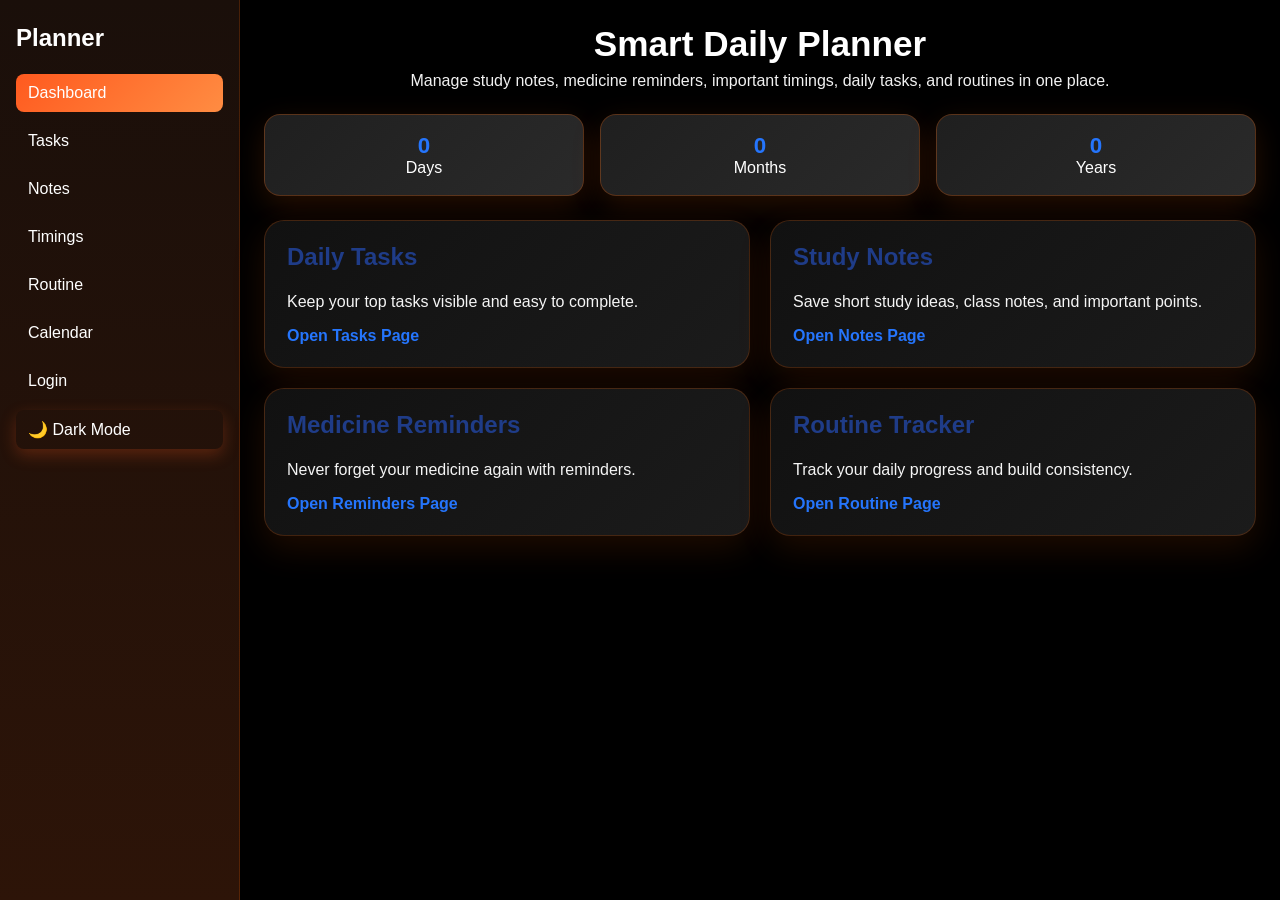
==== index.html @ 86462a60 "Initial commit for GitHub Pages" ====
<!DOCTYPE html>
<html lang="en">
<head>
    <meta charset="UTF-8">
    <meta name="viewport" content="width=device-width, initial-scale=1.0">
    <title>Smart Daily Planner</title>
    <link rel="stylesheet" href="style.css">
</head>
<body>
    <div class="app-shell">
        <aside class="sidebar">
            <h2>Planner</h2>
            <a href="index.html" class="active">Dashboard</a>
            <a href="tasks.html">Tasks</a>
            <a href="notes.html">Notes</a>
            <a href="timings.html">Timings</a>
            <a href="routine.html">Routine</a>
            <a href="calendar.html">Calendar</a>
            <a href="login.html">Login</a>
            <button id="theme-toggle">🌙 Dark Mode</button>
        </aside>

        <main class="main-content">
            <header class="hero">
                <h1>Smart Daily Planner</h1>
                <p>Manage study notes, medicine reminders, important timings, daily tasks, and routines in one place.</p>
            </header>

            <section class="stats">
                <div class="stat-card">
                    <strong id="days-tracked">0</strong>
                    <span>Days</span>
                </div>
                <div class="stat-card">
                    <strong id="months-tracked">0</strong>
                    <span>Months</span>
                </div>
                <div class="stat-card">
                    <strong id="years-tracked">0</strong>
                    <span>Years</span>
                </div>
            </section>

            <div class="dashboard-grid">
                <section class="card dashboard-card">
                    <h2>Daily Tasks</h2>
                    <p>Keep your top tasks visible and easy to complete.</p>
                    <a class="card-link" href="tasks.html">Open Tasks Page</a>
                </section>
                <section class="card dashboard-card">
                    <h2>Study Notes</h2>
                    <p>Save short study ideas, class notes, and important points.</p>
                    <a class="card-link" href="notes.html">Open Notes Page</a>
                </section>
                <section class="card dashboard-card">
                    <h2>Medicine Reminders</h2>
                    <p>Never forget your medicine again with reminders.</p>
                    <a class="card-link" href="reminders.html">Open Reminders Page</a>
                </section>
                <section class="card dashboard-card">
                    <h2>Routine Tracker</h2>
                    <p>Track your daily progress and build consistency.</p>
                    <a class="card-link" href="routine.html">Open Routine Page</a>
                </section>
            </div>
        </main>
    </div>

    <script src="script.js"></script>
</body>
</html>
---- style.css ----
* {
    margin: 0;
    padding: 0;
    box-sizing: border-box;
}

body {
    font-family: 'Segoe UI', Arial, sans-serif;
    background: #000000;
    color: #222;
    min-height: 100vh;
}

body.dark {
    background: #000000;
    color: #f8fafc;
}

.container {
    max-width: 1200px;
    margin: 0 auto;
    padding: 24px;
}

.hero {
    text-align: center;
    margin-bottom: 24px;
    color: white;
}

.hero h1 {
    font-size: 2.2rem;
    margin-bottom: 8px;
}

.hero p {
    font-size: 1rem;
    opacity: 0.95;
}

.stats {
    display: grid;
    grid-template-columns: repeat(3, 1fr);
    gap: 16px;
    margin-bottom: 24px;
}

.stat-card {
    background: linear-gradient(135deg, #1f1f1f, #2a2a2a);
    color: #fff;
    padding: 18px;
    border-radius: 16px;
    text-align: center;
    box-shadow: 0 10px 30px rgba(255, 102, 0, 0.15);
    border: 1px solid rgba(255, 102, 0, 0.25);
}

.stat-card strong {
    display: block;
    font-size: 1.4rem;
    color: #2575fc;
}

.grid {
    display: grid;
    grid-template-columns: repeat(2, 1fr);
    gap: 20px;
}

.card {
    background: linear-gradient(135deg, #111111, #1b1b1b);
    color: #f5f5f5;
    border-radius: 20px;
    padding: 22px;
    box-shadow: 0 12px 35px rgba(255, 102, 0, 0.12);
    border: 1px solid rgba(255, 102, 0, 0.2);
}

.card h2 {
    margin-bottom: 12px;
    color: #1f3c88;
}

.dashboard-card {
    display: flex;
    flex-direction: column;
    gap: 10px;
}

.card-link {
    display: inline-block;
    margin-top: 6px;
    color: #2575fc;
    font-weight: bold;
    text-decoration: none;
}

.row,
.small-form {
    display: flex;
    gap: 10px;
    margin-bottom: 12px;
    flex-wrap: wrap;
}

input,
textarea,
button {
    font: inherit;
}

input,
textarea {
    flex: 1;
    min-width: 150px;
    padding: 10px;
    border: 1px solid #ccc;
    border-radius: 8px;
}

textarea {
    min-height: 90px;
    resize: vertical;
}

button {
    padding: 10px 14px;
    border: none;
    border-radius: 10px;
    cursor: pointer;
    background: linear-gradient(135deg, #ff5a1f, #ff8c42);
    color: white;
    transition: 0.2s;
    box-shadow: 0 6px 16px rgba(255, 90, 31, 0.25);
}

button:hover {
    transform: translateY(-1px);
    box-shadow: 0 8px 20px rgba(255, 90, 31, 0.3);
}

ul {
    list-style: none;
}

li {
    display: flex;
    justify-content: space-between;
    align-items: center;
    background: #f7f9fc;
    border-radius: 8px;
    padding: 10px;
    margin-bottom: 8px;
}

.task-item.checked,
.reminder-item.done,
.timing-item.done {
    background: #e7f7ea;
    text-decoration: line-through;
    color: #4b7b4b;
}

.small-btn {
    padding: 6px 10px;
    font-size: 0.9rem;
    margin-left: 6px;
}

.delete-btn {
    background: #e74c3c;
}

.delete-btn:hover {
    background: #c0392b;
}

.routine-table {
    width: 100%;
    border-collapse: collapse;
    overflow: hidden;
    border-radius: 12px;
}

.routine-table th,
.routine-table td {
    padding: 12px 10px;
    border: 1px solid #e5e7eb;
    text-align: left;
}

.routine-table th {
    background: #eef2ff;
    color: #4338ca;
}

.routine-table tr:nth-child(even) {
    background: #f8fafc;
}

.routine-table input[type="checkbox"] {
    width: 18px;
    height: 18px;
    accent-color: #2575fc;
}

.routine-table .done-row {
    background: #ecfdf3;
    color: #166534;
}

.progress-bar {
    width: 100%;
    height: 10px;
    background: #eaeaea;
    border-radius: 999px;
    overflow: hidden;
    margin-top: 10px;
}

#progress-fill {
    height: 100%;
    width: 0%;
    background: linear-gradient(90deg, #6a11cb, #2575fc);
    transition: width 0.3s ease;
}

#notes-status {
    margin-top: 8px;
    color: #4b7b4b;
    font-size: 0.9rem;
}

.nav-links {
    display: flex;
    flex-wrap: wrap;
    gap: 10px;
    margin-bottom: 24px;
}

.nav-links a {
    text-decoration: none;
    color: white;
    background: linear-gradient(135deg, #2a1a10, #4a2110);
    padding: 8px 12px;
    border-radius: 999px;
}

.nav-links a.active {
    background: linear-gradient(135deg, #ff5a1f, #ff8c42);
    color: white;
}

.page-card {
    max-width: 800px;
    margin: 0 auto;
}

.app-shell {
    display: flex;
    min-height: 100vh;
}

.sidebar {
    width: 240px;
    background: linear-gradient(180deg, #1a0f0a, #2d1408);
    color: white;
    padding: 24px 16px;
    display: flex;
    flex-direction: column;
    gap: 10px;
    border-right: 1px solid rgba(255, 102, 0, 0.2);
}

.sidebar h2 {
    margin-bottom: 12px;
}

.sidebar a,
.sidebar button {
    text-decoration: none;
    color: white;
    background: transparent;
    border: none;
    text-align: left;
    padding: 10px 12px;
    border-radius: 8px;
    cursor: pointer;
}

.sidebar a.active,
.sidebar a:hover,
.sidebar button:hover {
    background: linear-gradient(135deg, #ff5a1f, #ff8c42);
    color: white;
}

.main-content {
    flex: 1;
    padding: 24px;
}

.dashboard-grid {
    display: grid;
    grid-template-columns: repeat(2, 1fr);
    gap: 20px;
}

.login-page {
    min-height: 100vh;
    display: flex;
    justify-content: center;
    align-items: center;
    padding: 24px;
}

.login-card {
    background: white;
    padding: 30px;
    border-radius: 16px;
    width: 100%;
    max-width: 400px;
    box-shadow: 0 10px 25px rgba(0,0,0,0.18);
}

.login-card h1 {
    margin-bottom: 8px;
}

.login-card .hint {
    font-size: 0.9rem;
    color: #6b7280;
    margin-top: 10px;
}

.calendar-toolbar {
    display: flex;
    justify-content: space-between;
    align-items: center;
    margin-bottom: 12px;
}

.calendar-layout {
    display: flex;
    gap: 16px;
    align-items: flex-start;
}

.discipline-panel {
    width: 240px;
    padding: 14px;
    border-radius: 14px;
    background: linear-gradient(135deg, #161616, #232323);
    border: 1px solid rgba(255, 102, 0, 0.2);
    color: #f5f5f5;
}

.panel-help {
    font-size: 0.9rem;
    color: #64748b;
    margin-bottom: 10px;
}

#discipline-routines {
    list-style: none;
    display: flex;
    flex-direction: column;
    gap: 8px;
}

.discipline-item {
    width: 100%;
    text-align: left;
    padding: 8px 10px;
    border-radius: 8px;
    border: 1px solid rgba(255, 102, 0, 0.2);
    background: rgba(255, 255, 255, 0.08);
    color: #f5f5f5;
}

.discipline-item.active {
    background: #2575fc;
    color: white;
    border-color: #2575fc;
}

.calendar-section {
    flex: 1;
}

.analysis-card {
    margin-top: 16px;
    padding: 16px;
    border-radius: 14px;
    background: linear-gradient(135deg, #161616, #232323);
    border: 1px solid rgba(255, 102, 0, 0.2);
    box-shadow: 0 10px 24px rgba(255, 102, 0, 0.12);
}

.analysis-summary {
    margin-bottom: 12px;
    color: #f5c86d;
    font-weight: 600;
}

.analysis-stats {
    display: flex;
    gap: 12px;
    flex-wrap: wrap;
    margin-bottom: 10px;
}

.analysis-chip {
    flex: 1;
    min-width: 140px;
    padding: 10px 12px;
    border-radius: 10px;
    background: rgba(255, 255, 255, 0.06);
    border: 1px solid rgba(255, 255, 255, 0.1);
}

.analysis-chip span {
    display: block;
    font-size: 0.8rem;
    opacity: 0.8;
    margin-bottom: 4px;
}

.analysis-chip strong {
    font-size: 1.1rem;
    color: #ff8c42;
}

.analysis-message {
    color: #f3f4f6;
    font-size: 0.95rem;
}

.calendar-grid {
    display: grid;
    grid-template-columns: repeat(7, minmax(90px, 1fr));
    gap: 8px;
}

.day-name,
.calendar-cell {
    text-align: center;
    padding: 10px;
    border-radius: 10px;
    background: #f8fafc;
    min-height: 90px;
    display: flex;
    flex-direction: column;
    justify-content: space-between;
    border: 1px solid #e5e7eb;
}

.calendar-cell.today {
    border: 2px solid #2575fc;
}

.calendar-cell .day-number {
    font-weight: bold;
}

.day-toggle {
    border-radius: 999px;
    width: 36px;
    height: 36px;
    padding: 0;
    margin: 0 auto;
    font-size: 1rem;
    font-weight: 700;
    box-shadow: none;
    background: #ffffff;
    color: #ff5a1f;
    border: 2px solid #ff5a1f;
    display: inline-flex;
    align-items: center;
    justify-content: center;
}

.calendar-cell.done-day {
    background: linear-gradient(135deg, #ff5a1f, #ff8c42);
    color: white;
}

.calendar-cell.done-day .day-toggle {
    background: white;
    color: #ff5a1f;
}

body.dark .discipline-panel,
body.dark .day-name,
body.dark .calendar-cell {
    background: #374151;
    color: #f3f4f6;
    border-color: #475569;
}

body.dark .discipline-item {
    background: #1f2937;
    color: #f3f4f6;
    border-color: #475569;
}

body.dark .card,
body.dark .login-card,
body.dark .stat-card {
    background: #1f2937;
    color: #f3f4f6;
}

body.dark .day-name,
body.dark .calendar-cell {
    background: #374151;
    color: #f3f4f6;
}

body.dark .routine-table th {
    background: #334155;
    color: #e2e8f0;
}

body.dark .routine-table tr:nth-child(even) {
    background: #111827;
}

@media (max-width: 900px) {
    .grid,
    .dashboard-grid {
        grid-template-columns: 1fr;
    }

    .app-shell {
        flex-direction: column;
    }

    .sidebar {
        width: 100%;
        flex-direction: row;
        flex-wrap: wrap;
    }
}
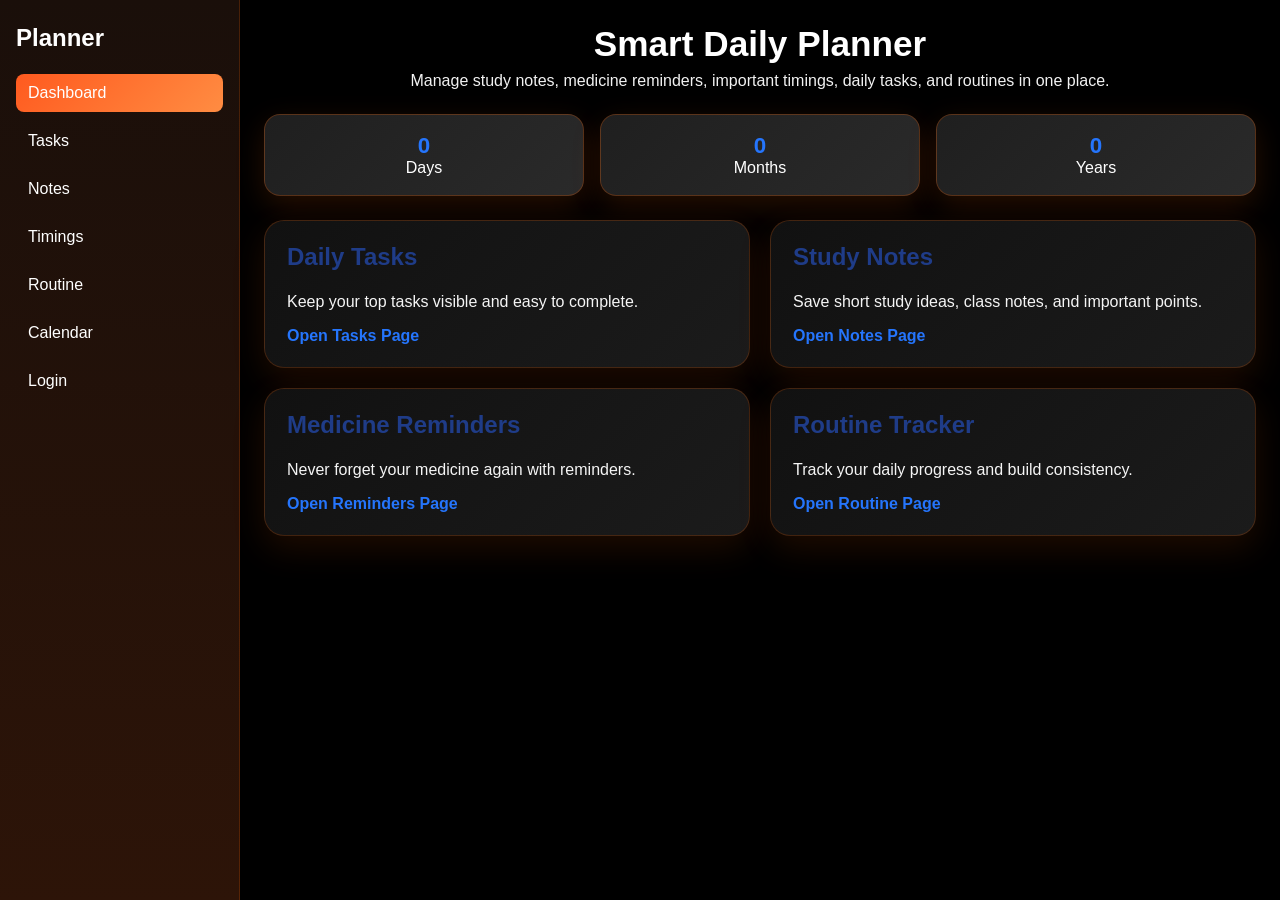
==== commit 0982984a: "Remove dark mode toggle" ====
--- a/index.html
+++ b/index.html
@@ -4,7 +4,7 @@
     <meta charset="UTF-8">
     <meta name="viewport" content="width=device-width, initial-scale=1.0">
     <title>Smart Daily Planner</title>
-    <link rel="stylesheet" href="style.css">
+    <link rel="stylesheet" href="style.css?v=20260711">
 </head>
 <body>
     <div class="app-shell">
@@ -17,7 +17,6 @@
             <a href="routine.html">Routine</a>
             <a href="calendar.html">Calendar</a>
             <a href="login.html">Login</a>
-            <button id="theme-toggle">🌙 Dark Mode</button>
         </aside>
 
         <main class="main-content">
@@ -66,6 +65,6 @@
         </main>
     </div>
 
-    <script src="script.js"></script>
+    <script src="script.js?v=20260711"></script>
 </body>
 </html>
--- a/style.css
+++ b/style.css
@@ -147,18 +147,22 @@
     display: flex;
     justify-content: space-between;
     align-items: center;
-    background: #f7f9fc;
+    background: #ffffff;
+    color: #111827;
     border-radius: 8px;
     padding: 10px;
     margin-bottom: 8px;
+    border: 1px solid #d1d5db;
+    box-shadow: 0 2px 6px rgba(0, 0, 0, 0.08);
 }
 
 .task-item.checked,
 .reminder-item.done,
 .timing-item.done {
-    background: #e7f7ea;
+    background: #1f3b2d;
     text-decoration: line-through;
-    color: #4b7b4b;
+    color: #fef3c7;
+    border-color: #2f855a;
 }
 
 .small-btn {
@@ -517,6 +521,20 @@
     color: #f3f4f6;
 }
 
+body.dark li {
+    background: #1f2937;
+    color: #f9fafb;
+    border-color: #4b5563;
+}
+
+body.dark .task-item.checked,
+body.dark .reminder-item.done,
+body.dark .timing-item.done {
+    background: #1f3b2d;
+    color: #fef3c7;
+    border-color: #2f855a;
+}
+
 body.dark .routine-table th {
     background: #334155;
     color: #e2e8f0;
